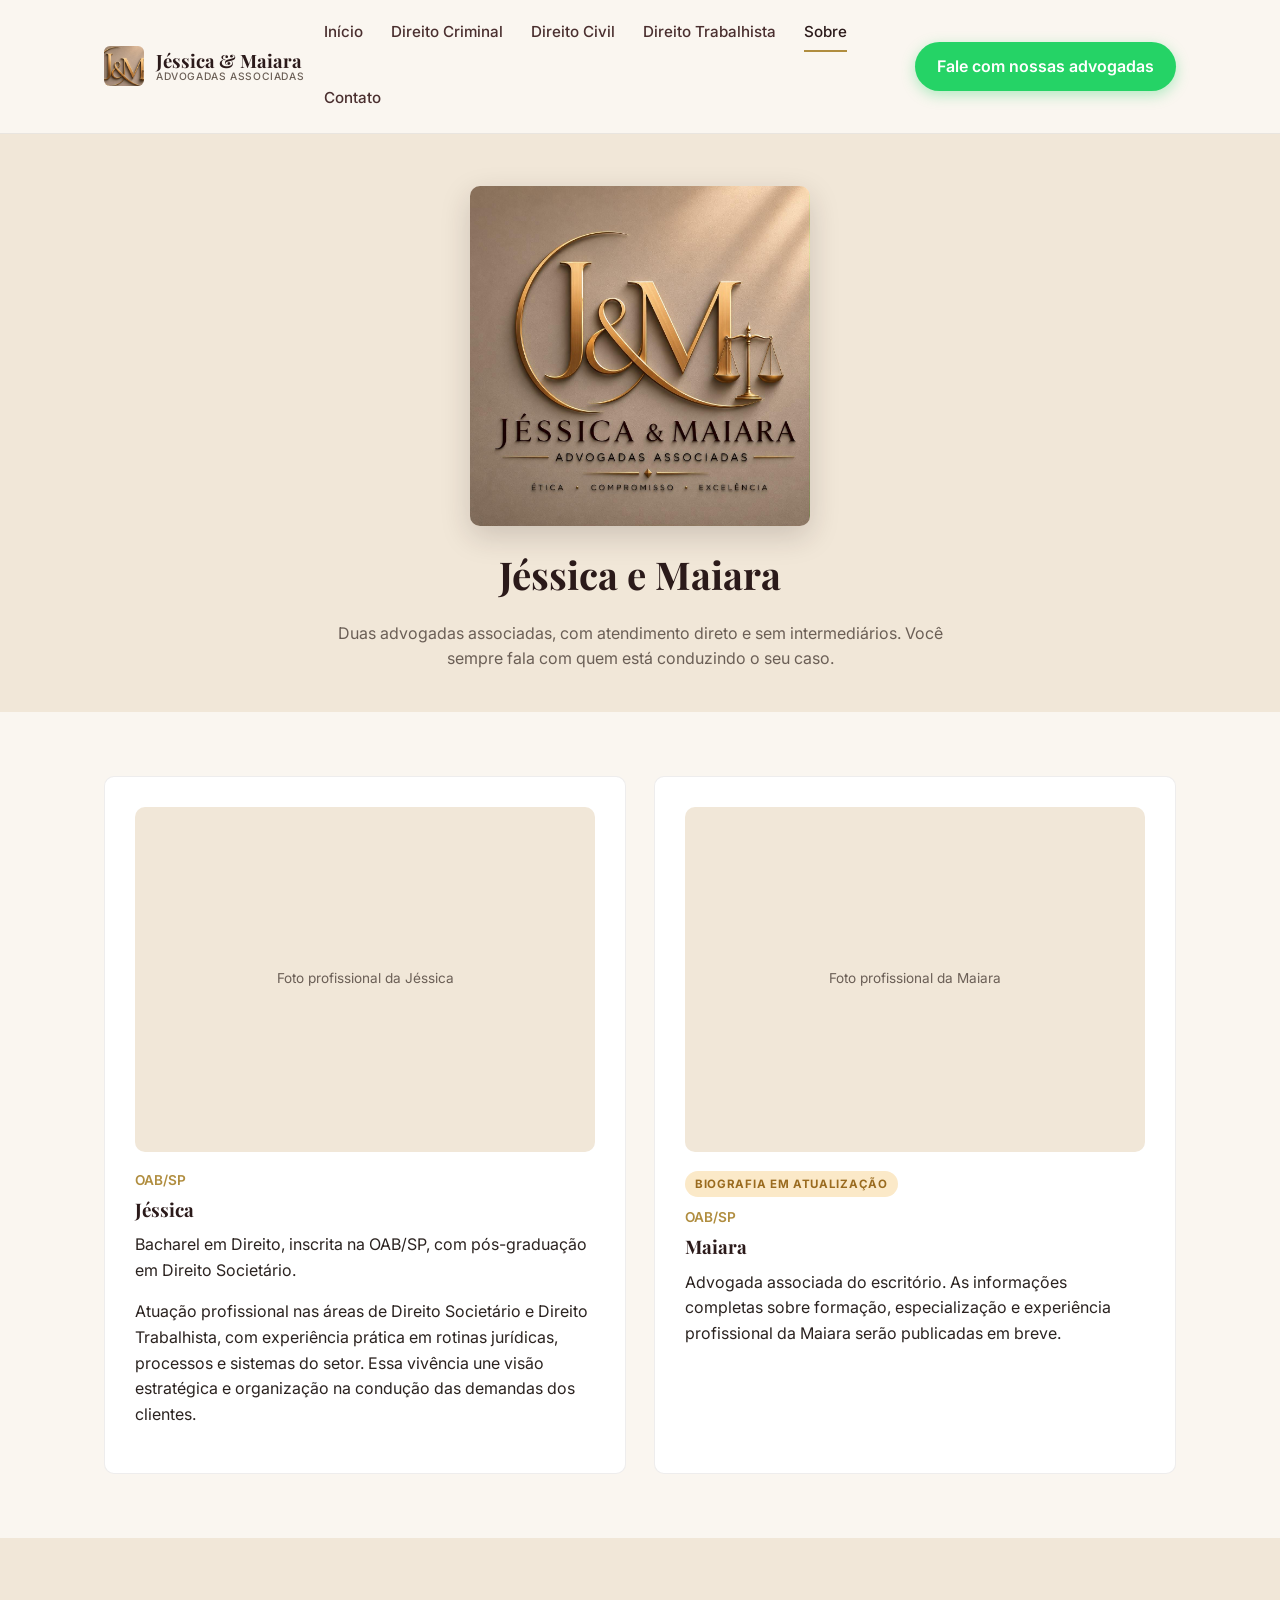
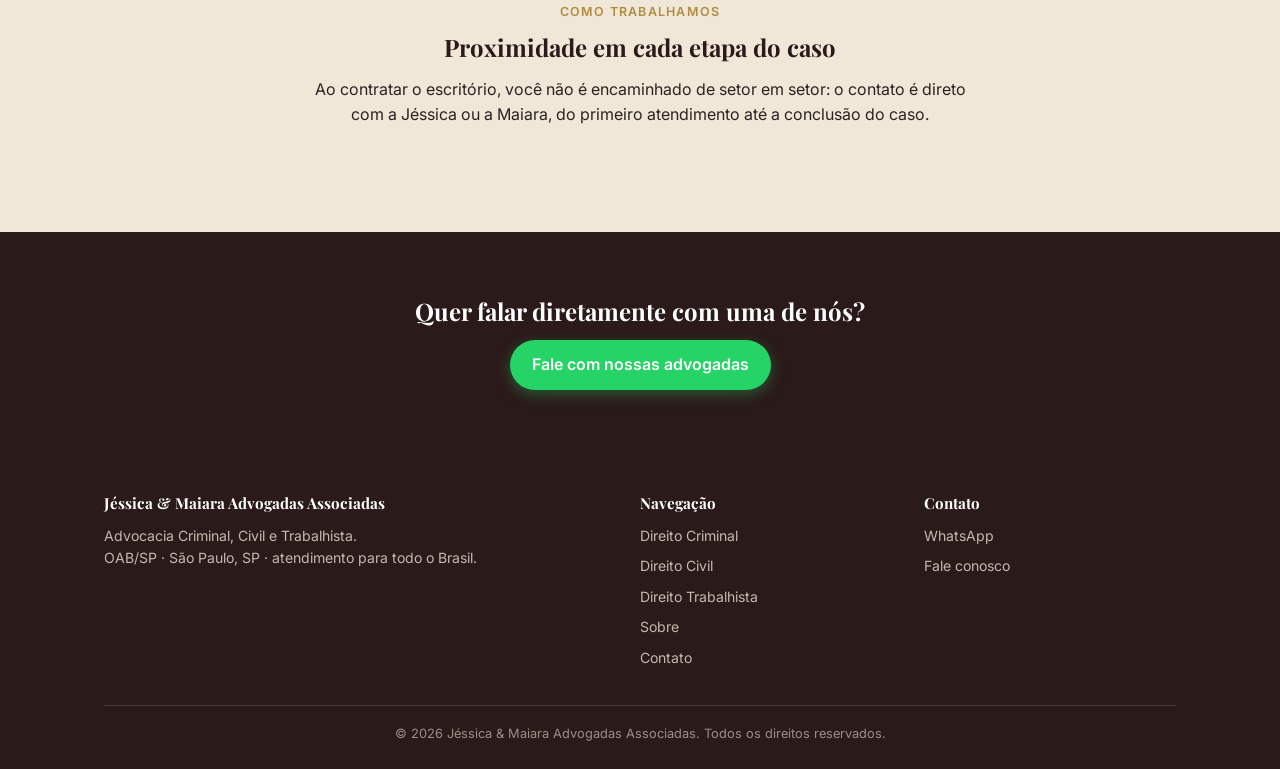
==== sobre.html @ 44a39317 "Primeira versão do site institucional" ====
<!DOCTYPE html>
<html lang="pt-BR">
<head>
<meta charset="UTF-8">
<meta name="viewport" content="width=device-width, initial-scale=1.0">
<title>Sobre | Jéssica & Maiara Advogadas Associadas</title>
<meta name="description" content="Conheça a Jéssica e a Maiara, advogadas associadas em São Paulo, e a proposta de atendimento direto e personalizado do escritório.">
<link rel="canonical" href="https://www.jessicaemaiara.adv.br/sobre.html">
<link rel="icon" href="assets/favicon.png">
<link rel="stylesheet" href="css/style.css">
</head>
<body>

<header class="site-header">
  <div class="container">
    <a href="index.html" class="brand">
      <img src="assets/logo-mark.png" alt="Jéssica & Maiara Advogadas Associadas">
      <span class="brand-text">Jéssica &amp; Maiara<small>Advogadas Associadas</small></span>
    </a>
    <button class="nav-toggle" aria-label="Abrir menu" aria-expanded="false">&#9776;</button>
    <nav class="main-nav">
      <a href="index.html">Início</a>
      <a href="direito-criminal.html">Direito Criminal</a>
      <a href="direito-civil.html">Direito Civil</a>
      <a href="direito-trabalhista.html">Direito Trabalhista</a>
      <a href="sobre.html" aria-current="page">Sobre</a>
      <a href="contato.html">Contato</a>
    </nav>
    <a href="#" class="btn-whatsapp header-cta js-whatsapp" data-message="Olá! Vim pelo site e gostaria de falar com uma das advogadas.">Fale com nossas advogadas</a>
  </div>
</header>

<section class="page-hero">
  <div class="container">
    <img src="assets/logo.jpg" alt="Jéssica & Maiara Advogadas Associadas" class="logo-plate" style="margin-bottom:24px;">
    <h1>Jéssica e Maiara</h1>
    <p class="lead">Duas advogadas associadas, com atendimento direto e sem intermediários. Você sempre fala com quem está conduzindo o seu caso.</p>
  </div>
</section>

<section class="section">
  <div class="container">
    <div class="socias-grid">

      <div class="socia-card">
        <div class="photo-placeholder">Foto profissional da Jéssica</div>
        <div class="oab">OAB/SP</div>
        <h3>Jéssica</h3>
        <p>Bacharel em Direito, inscrita na OAB/SP, com pós-graduação em Direito Societário.</p>
        <p>Atuação profissional nas áreas de Direito Societário e Direito Trabalhista, com experiência prática em rotinas jurídicas, processos e sistemas do setor. Essa vivência une visão estratégica e organização na condução das demandas dos clientes.</p>
      </div>

      <div class="socia-card">
        <div class="photo-placeholder">Foto profissional da Maiara</div>
        <span class="badge-pendente">Biografia em atualização</span>
        <div class="oab">OAB/SP</div>
        <h3>Maiara</h3>
        <p>Advogada associada do escritório. As informações completas sobre formação, especialização e experiência profissional da Maiara serão publicadas em breve.</p>
      </div>

    </div>
  </div>
</section>

<section class="section section-alt">
  <div class="container">
    <div class="section-title">
      <span class="eyebrow">Como trabalhamos</span>
      <h2>Proximidade em cada etapa do caso</h2>
      <p>Ao contratar o escritório, você não é encaminhado de setor em setor: o contato é direto com a Jéssica ou a Maiara, do primeiro atendimento até a conclusão do caso.</p>
    </div>
  </div>
</section>

<section class="cta-final">
  <div class="container">
    <h2>Quer falar diretamente com uma de nós?</h2>
    <a href="#" class="btn-whatsapp js-whatsapp" data-message="Olá! Vim pelo site e gostaria de falar com uma das advogadas.">Fale com nossas advogadas</a>
  </div>
</section>

<footer class="site-footer">
  <div class="container">
    <div class="footer-grid">
      <div>
        <h4>Jéssica & Maiara Advogadas Associadas</h4>
        <p>Advocacia Criminal, Civil e Trabalhista.<br>OAB/SP &middot; São Paulo, SP &middot; atendimento para todo o Brasil.</p>
      </div>
      <div>
        <h4>Navegação</h4>
        <a href="direito-criminal.html">Direito Criminal</a>
        <a href="direito-civil.html">Direito Civil</a>
        <a href="direito-trabalhista.html">Direito Trabalhista</a>
        <a href="sobre.html">Sobre</a>
        <a href="contato.html">Contato</a>
      </div>
      <div>
        <h4>Contato</h4>
        <a href="#" class="js-whatsapp" data-message="Olá! Vim pelo site e gostaria de falar com uma das advogadas.">WhatsApp</a>
        <a href="contato.html">Fale conosco</a>
      </div>
    </div>
    <div class="footer-bottom">
      &copy; <span id="year"></span> Jéssica & Maiara Advogadas Associadas. Todos os direitos reservados.
    </div>
  </div>
</footer>

<a href="#" class="btn-whatsapp whatsapp-float js-whatsapp" aria-label="Fale com nossas advogadas pelo WhatsApp" data-message="Olá! Vim pelo site e gostaria de falar com uma das advogadas.">💬</a>

<script src="js/main.js"></script>
<script>document.getElementById('year').textContent = new Date().getFullYear();</script>
</body>
</html>
---- css/style.css ----
/* Jéssica & Maiara Advogadas Associadas: estilos globais */

@import url('https://fonts.googleapis.com/css2?family=Playfair+Display:wght@600;700&family=Inter:wght@400;500;600&display=swap');

:root {
  --color-bg: #faf6f0;
  --color-bg-alt: #f1e7d8;
  --color-dark: #2b1a1a;
  --color-dark-soft: #4a2f2f;
  --color-gold: #b08d3f;
  --color-gold-light: #d4b876;
  --color-text: #2b2320;
  --color-text-muted: #6b5f56;
  --color-white: #ffffff;
  --color-whatsapp: #25d366;
  --radius: 10px;
  --max-width: 1120px;
}

* { box-sizing: border-box; }

html { scroll-behavior: smooth; }

body {
  margin: 0;
  font-family: 'Inter', sans-serif;
  color: var(--color-text);
  background: var(--color-bg);
  line-height: 1.6;
}

h1, h2, h3, h4 {
  font-family: 'Playfair Display', serif;
  color: var(--color-dark);
  margin: 0 0 0.6em;
  line-height: 1.25;
}

p { margin: 0 0 1em; }

a { color: inherit; text-decoration: none; }

.container {
  max-width: var(--max-width);
  margin: 0 auto;
  padding: 0 24px;
}

/* Header */
.site-header {
  position: sticky;
  top: 0;
  z-index: 50;
  background: var(--color-bg);
  border-bottom: 1px solid rgba(43,26,26,0.08);
}

.site-header .container {
  display: flex;
  align-items: center;
  justify-content: space-between;
  padding-top: 14px;
  padding-bottom: 14px;
  gap: 20px;
}

.brand {
  display: flex;
  align-items: center;
  gap: 12px;
  font-family: 'Playfair Display', serif;
  font-weight: 700;
  font-size: 1.15rem;
  color: var(--color-dark);
  white-space: nowrap;
}

.brand img {
  height: 40px;
  width: 40px;
  border-radius: 6px;
  object-fit: cover;
  display: block;
}

.brand-text {
  display: flex;
  flex-direction: column;
  line-height: 1.15;
}

.brand-text small {
  font-size: 0.64rem;
  font-weight: 500;
  letter-spacing: 0.06em;
  text-transform: uppercase;
  color: var(--color-text-muted);
  font-family: 'Inter', sans-serif;
}

.logo-plate {
  max-width: 340px;
  width: 100%;
  margin: 0 auto;
  border-radius: var(--radius);
  box-shadow: 0 10px 30px rgba(43,26,26,0.18);
  display: block;
}

.main-nav {
  display: flex;
  align-items: center;
  gap: 28px;
  flex-wrap: wrap;
}

.main-nav a {
  font-size: 0.95rem;
  font-weight: 500;
  color: var(--color-dark-soft);
  padding: 6px 0;
  border-bottom: 2px solid transparent;
  transition: border-color .2s, color .2s;
}

.main-nav a:hover,
.main-nav a[aria-current="page"] {
  color: var(--color-dark);
  border-color: var(--color-gold);
}

.nav-toggle {
  display: none;
  background: none;
  border: none;
  font-size: 1.6rem;
  color: var(--color-dark);
  cursor: pointer;
}

/* Botão WhatsApp */
.btn-whatsapp {
  display: inline-flex;
  align-items: center;
  gap: 8px;
  background: var(--color-whatsapp);
  color: #fff;
  font-weight: 600;
  padding: 12px 22px;
  border-radius: 999px;
  white-space: nowrap;
  box-shadow: 0 4px 14px rgba(37,211,102,0.35);
  transition: transform .15s, box-shadow .15s;
}

.btn-whatsapp:hover {
  transform: translateY(-1px);
  box-shadow: 0 6px 18px rgba(37,211,102,0.45);
}

.btn-whatsapp.small { padding: 9px 16px; font-size: 0.9rem; }

.btn-gold {
  display: inline-flex;
  align-items: center;
  gap: 8px;
  background: linear-gradient(135deg, var(--color-gold-light), var(--color-gold));
  color: var(--color-dark);
  font-weight: 600;
  padding: 12px 22px;
  border-radius: 999px;
  white-space: nowrap;
}

.btn-outline {
  display: inline-flex;
  align-items: center;
  gap: 8px;
  border: 1.5px solid var(--color-dark);
  color: var(--color-dark);
  font-weight: 600;
  padding: 10px 20px;
  border-radius: 999px;
}

/* Hero */
.hero {
  background: linear-gradient(180deg, var(--color-bg-alt), var(--color-bg));
  padding: 72px 0 56px;
  text-align: center;
}

.hero .eyebrow {
  text-transform: uppercase;
  letter-spacing: 0.12em;
  font-size: 0.78rem;
  font-weight: 600;
  color: var(--color-gold);
  margin-bottom: 14px;
}

.hero h1 {
  font-size: clamp(2rem, 4vw, 2.9rem);
  max-width: 820px;
  margin-left: auto;
  margin-right: auto;
}

.hero .lead {
  max-width: 640px;
  margin: 0 auto 28px;
  font-size: 1.1rem;
  color: var(--color-text-muted);
}

.hero-actions {
  display: flex;
  gap: 16px;
  justify-content: center;
  flex-wrap: wrap;
  margin-bottom: 18px;
}

.hero-trust {
  font-size: 0.9rem;
  color: var(--color-text-muted);
}

/* Sections genéricas */
.section {
  padding: 64px 0;
}

.section-alt {
  background: var(--color-bg-alt);
}

.section-title {
  text-align: center;
  max-width: 680px;
  margin: 0 auto 40px;
}

.section-title .eyebrow {
  text-transform: uppercase;
  letter-spacing: 0.1em;
  font-size: 0.78rem;
  font-weight: 600;
  color: var(--color-gold);
  margin-bottom: 10px;
  display: block;
}

/* Cards de área de atuação */
.areas-grid {
  display: grid;
  grid-template-columns: repeat(auto-fit, minmax(260px, 1fr));
  gap: 24px;
}

.area-card {
  background: var(--color-white);
  border: 1px solid rgba(43,26,26,0.08);
  border-radius: var(--radius);
  padding: 32px 28px;
  display: flex;
  flex-direction: column;
  gap: 10px;
}

.area-card.featured {
  border-color: var(--color-gold);
  box-shadow: 0 8px 30px rgba(176,141,63,0.18);
}

.area-card .tag {
  font-size: 0.72rem;
  font-weight: 700;
  text-transform: uppercase;
  letter-spacing: 0.08em;
  color: var(--color-gold);
}

.area-card ul {
  margin: 6px 0 12px;
  padding-left: 18px;
  color: var(--color-text-muted);
  font-size: 0.94rem;
}

.area-card .link {
  font-weight: 600;
  color: var(--color-dark);
  border-bottom: 2px solid var(--color-gold);
  align-self: flex-start;
}

/* Diferenciais */
.diferenciais-grid {
  display: grid;
  grid-template-columns: repeat(auto-fit, minmax(230px, 1fr));
  gap: 22px;
}

.diferencial-item {
  padding: 18px 0;
  border-top: 1px solid rgba(43,26,26,0.12);
}

.diferencial-item h4 { font-size: 1.02rem; margin-bottom: 6px; }
.diferencial-item p { font-size: 0.92rem; color: var(--color-text-muted); margin: 0; }

/* Sobre / advogadas */
.socias-grid {
  display: grid;
  grid-template-columns: repeat(auto-fit, minmax(300px, 1fr));
  gap: 28px;
}

.socia-card {
  background: var(--color-white);
  border-radius: var(--radius);
  padding: 30px;
  border: 1px solid rgba(43,26,26,0.08);
}

.socia-card .photo-placeholder {
  width: 100%;
  aspect-ratio: 4 / 3;
  border-radius: var(--radius);
  background: var(--color-bg-alt);
  display: flex;
  align-items: center;
  justify-content: center;
  color: var(--color-text-muted);
  font-size: 0.85rem;
  margin-bottom: 18px;
}

.socia-card .oab {
  font-size: 0.85rem;
  color: var(--color-gold);
  font-weight: 600;
  margin-bottom: 6px;
}

.socia-card .badge-pendente {
  display: inline-block;
  font-size: 0.72rem;
  font-weight: 700;
  text-transform: uppercase;
  letter-spacing: 0.06em;
  color: #9a6b1f;
  background: #fbe9c8;
  padding: 4px 10px;
  border-radius: 999px;
  margin-bottom: 10px;
}

/* CTA final */
.cta-final {
  background: var(--color-dark);
  color: #f5ede0;
  text-align: center;
  padding: 64px 0;
}

.cta-final h2 { color: #fff; }
.cta-final p { color: rgba(245,237,224,0.8); max-width: 560px; margin-left: auto; margin-right: auto; }

/* Página interna (áreas de atuação) */
.page-hero {
  padding: 52px 0 40px;
  background: var(--color-bg-alt);
  text-align: center;
}

.page-hero h1 { font-size: clamp(1.8rem, 3.4vw, 2.4rem); }
.page-hero .lead { max-width: 620px; margin: 0 auto; color: var(--color-text-muted); }

.topic-list {
  display: grid;
  gap: 20px;
}

.topic-item {
  background: var(--color-white);
  border: 1px solid rgba(43,26,26,0.08);
  border-radius: var(--radius);
  padding: 24px 28px;
  scroll-margin-top: 90px;
}

.topic-item h3 { margin-bottom: 8px; font-size: 1.15rem; }
.topic-item p { color: var(--color-text-muted); margin-bottom: 12px; }

.anchor-nav {
  display: flex;
  flex-wrap: wrap;
  gap: 10px;
  justify-content: center;
  margin: 28px 0 8px;
}

.anchor-nav a {
  font-size: 0.85rem;
  font-weight: 600;
  padding: 8px 14px;
  border-radius: 999px;
  border: 1px solid rgba(43,26,26,0.15);
  color: var(--color-dark-soft);
}

.anchor-nav a:hover { border-color: var(--color-gold); color: var(--color-dark); }

/* Footer */
.site-footer {
  background: var(--color-dark);
  color: rgba(245,237,224,0.75);
  padding: 40px 0 24px;
  font-size: 0.88rem;
}

.footer-grid {
  display: grid;
  grid-template-columns: 2fr 1fr 1fr;
  gap: 32px;
  margin-bottom: 28px;
}

.footer-grid h4 {
  color: #fff;
  font-size: 0.95rem;
  margin-bottom: 12px;
}

.footer-grid a { display: block; margin-bottom: 8px; color: rgba(245,237,224,0.75); }
.footer-grid a:hover { color: var(--color-gold-light); }

.footer-bottom {
  border-top: 1px solid rgba(245,237,224,0.15);
  padding-top: 18px;
  font-size: 0.8rem;
  color: rgba(245,237,224,0.55);
  text-align: center;
}

/* WhatsApp flutuante (mobile) */
.whatsapp-float {
  position: fixed;
  bottom: 20px;
  right: 20px;
  z-index: 60;
  display: none;
  width: 56px;
  height: 56px;
  padding: 0;
  border-radius: 50%;
  align-items: center;
  justify-content: center;
  font-size: 1.5rem;
}

@media (max-width: 860px) {
  .main-nav {
    position: absolute;
    top: 100%;
    left: 0;
    right: 0;
    background: var(--color-bg);
    flex-direction: column;
    align-items: flex-start;
    padding: 16px 24px 20px;
    border-bottom: 1px solid rgba(43,26,26,0.08);
    display: none;
  }
  .main-nav.open { display: flex; }
  .nav-toggle { display: block; }
  .header-cta { display: none; }
  .whatsapp-float { display: inline-flex; }
  .footer-grid { grid-template-columns: 1fr; }
}
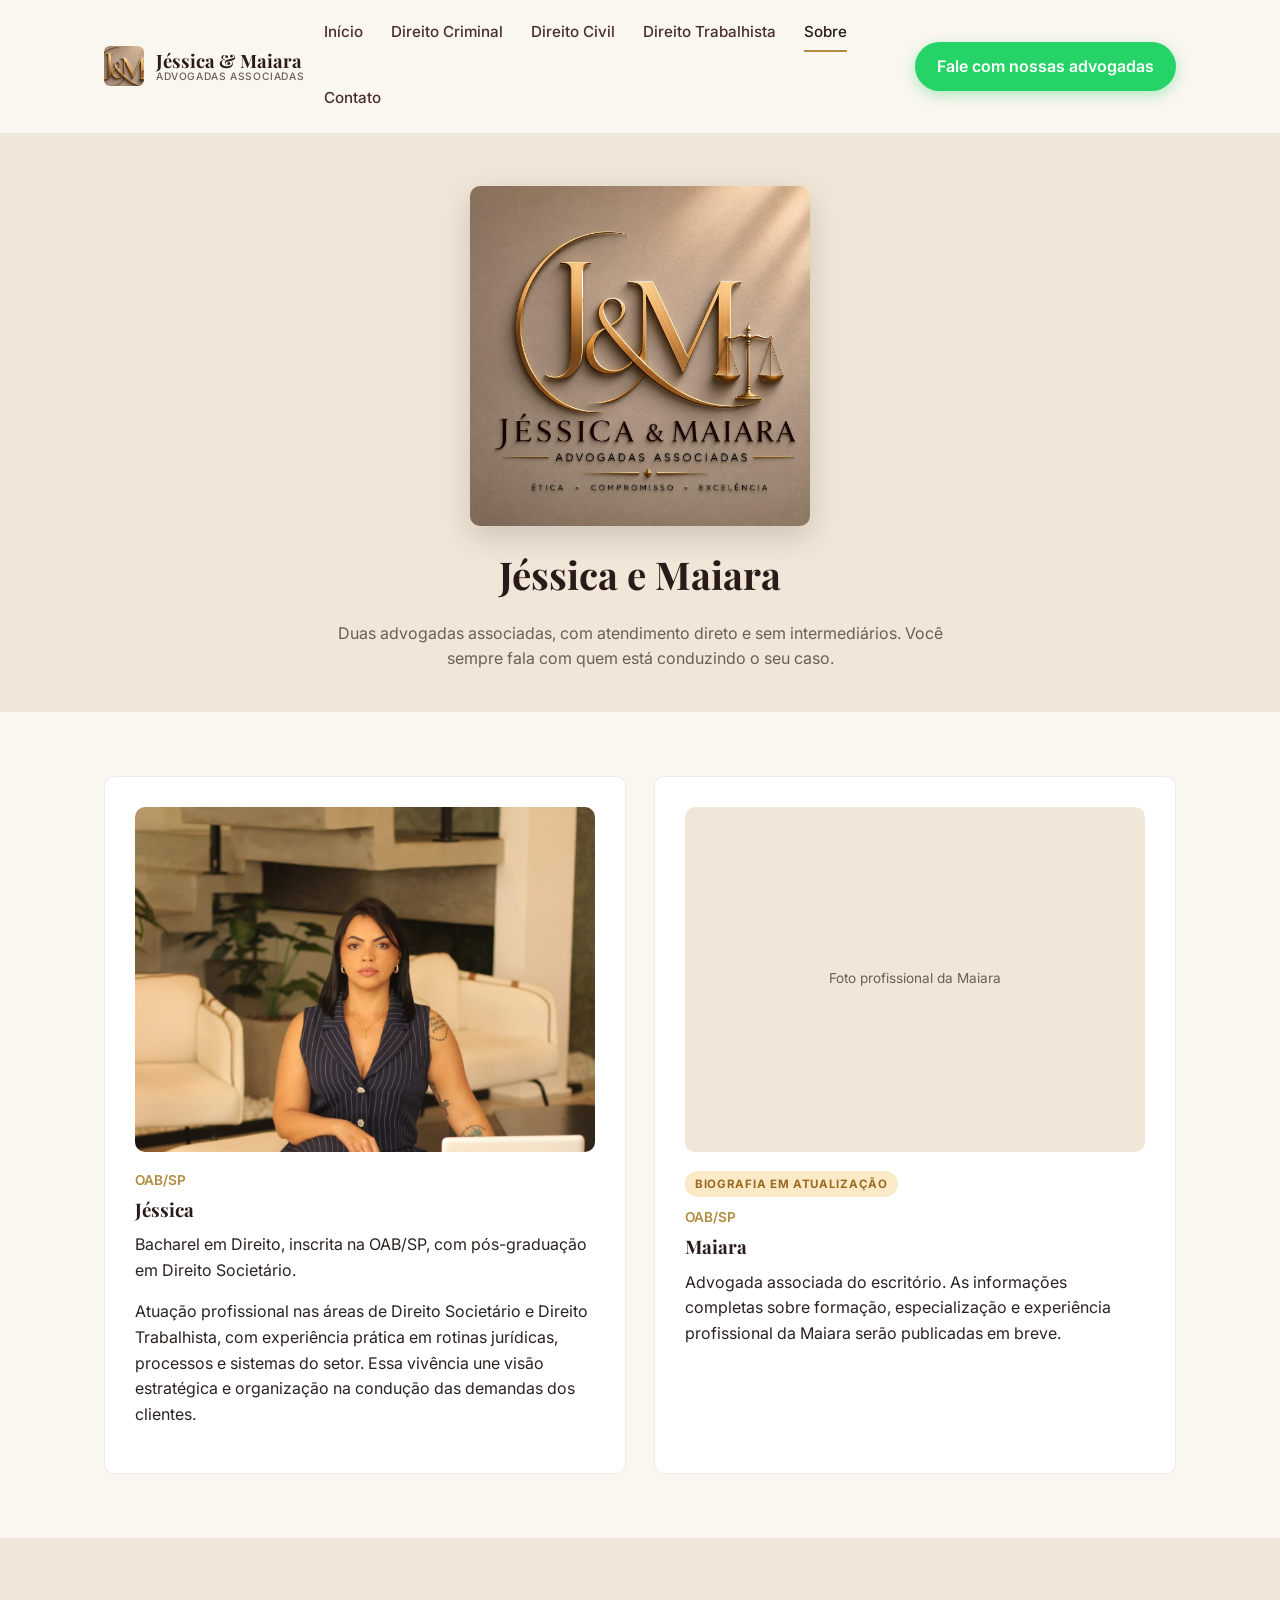
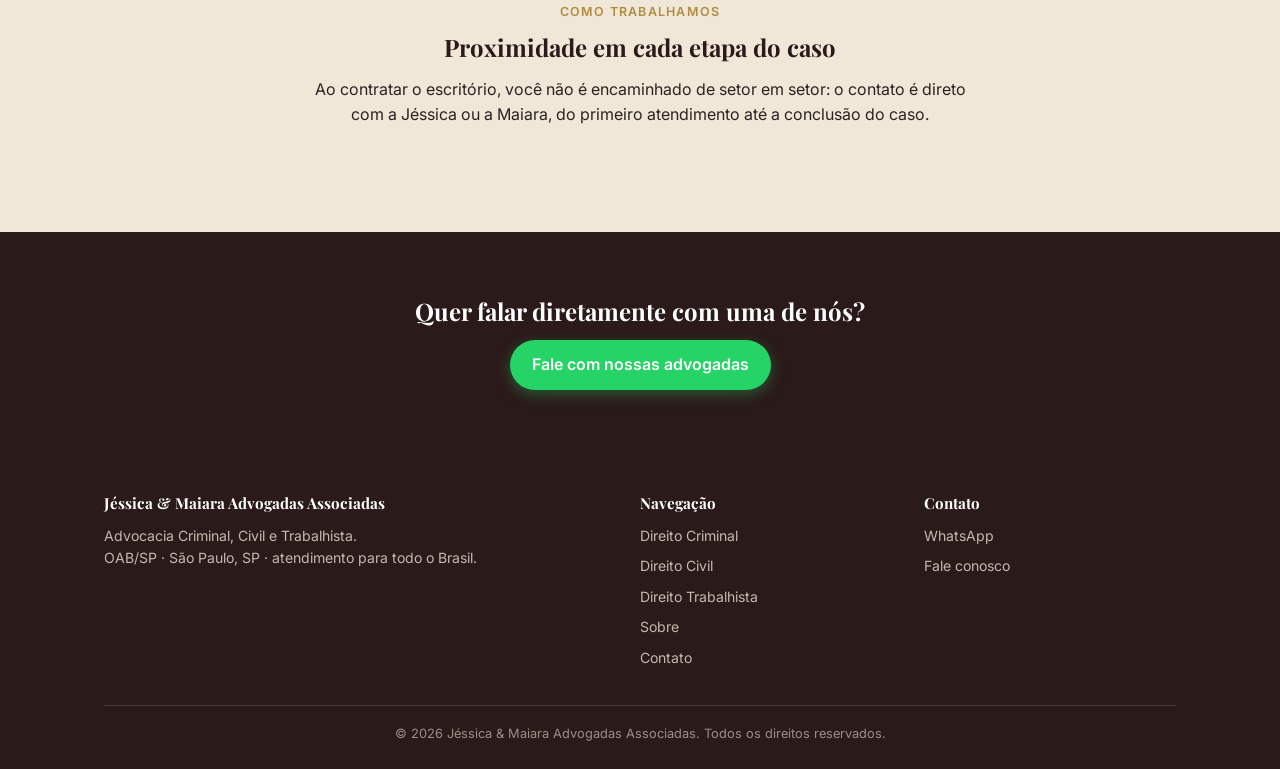
==== commit 57f7105b: "Adiciona foto profissional da Jessica na pagina Sobre" ====
--- a/sobre.html
+++ b/sobre.html
@@ -43,7 +43,7 @@
     <div class="socias-grid">
 
       <div class="socia-card">
-        <div class="photo-placeholder">Foto profissional da Jéssica</div>
+        <img src="assets/jessica.jpg" alt="Jéssica, advogada" class="socia-photo">
         <div class="oab">OAB/SP</div>
         <h3>Jéssica</h3>
         <p>Bacharel em Direito, inscrita na OAB/SP, com pós-graduação em Direito Societário.</p>
--- a/css/style.css
+++ b/css/style.css
@@ -324,10 +324,21 @@
   border: 1px solid rgba(43,26,26,0.08);
 }
 
-.socia-card .photo-placeholder {
+.socia-card .photo-placeholder,
+.socia-card .socia-photo {
   width: 100%;
   aspect-ratio: 4 / 3;
   border-radius: var(--radius);
+  margin-bottom: 18px;
+}
+
+.socia-card .socia-photo {
+  object-fit: cover;
+  object-position: top center;
+  display: block;
+}
+
+.socia-card .photo-placeholder {
   background: var(--color-bg-alt);
   display: flex;
   align-items: center;
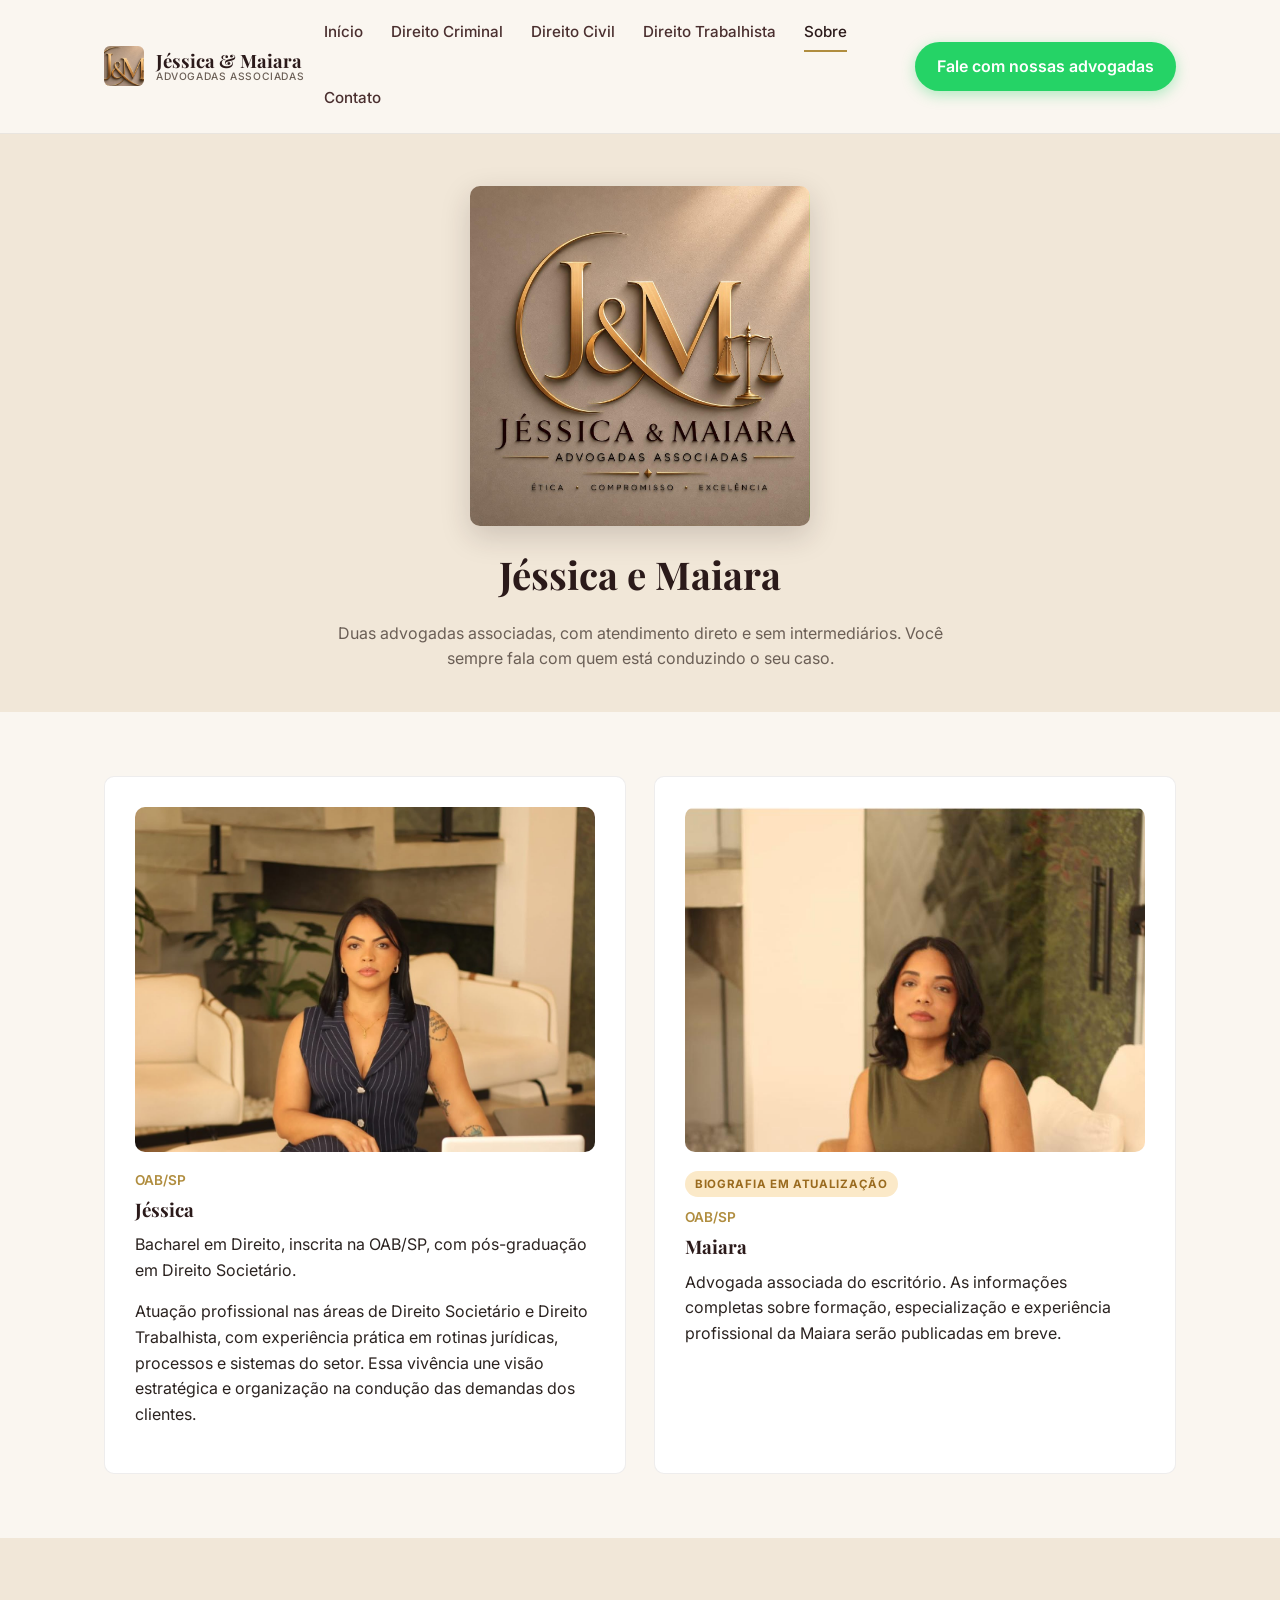
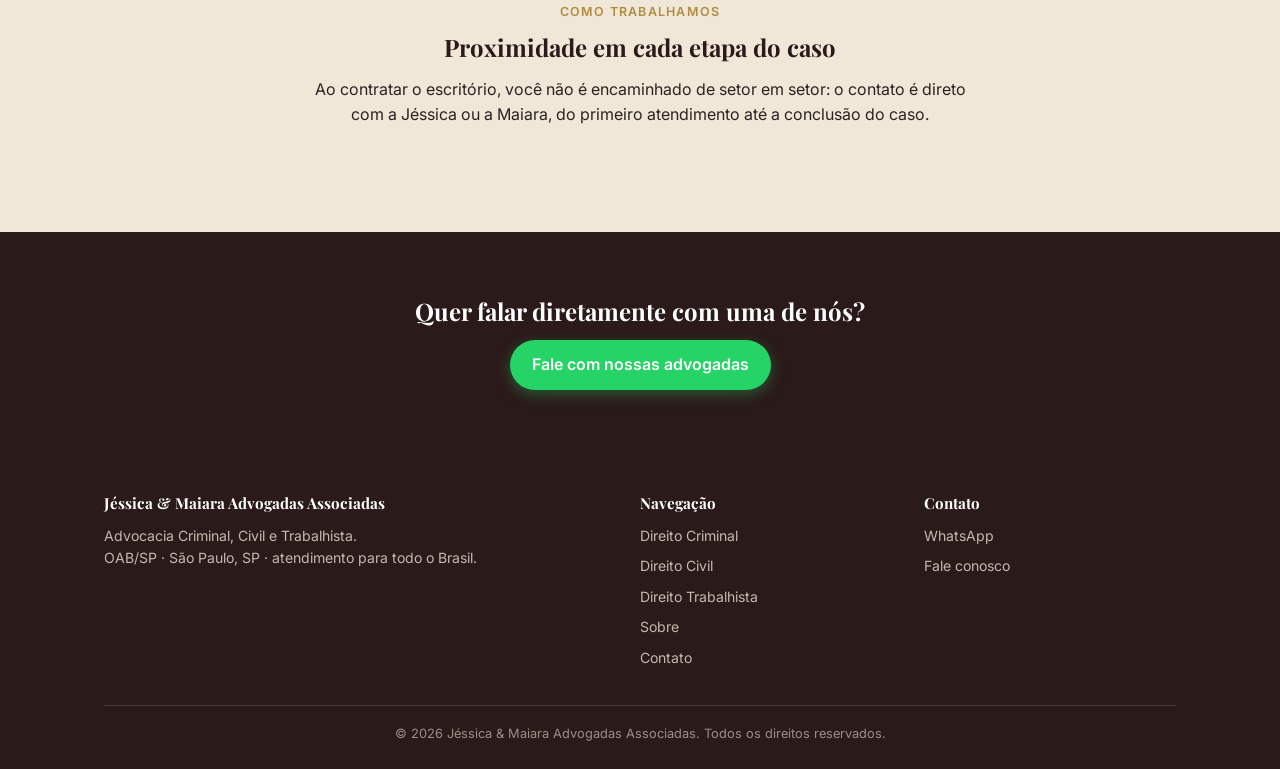
==== commit 53464e6d: "Adiciona foto profissional da Maiara na pagina Sobre" ====
--- a/sobre.html
+++ b/sobre.html
@@ -51,7 +51,7 @@
       </div>
 
       <div class="socia-card">
-        <div class="photo-placeholder">Foto profissional da Maiara</div>
+        <img src="assets/maiara.jpg" alt="Maiara, advogada" class="socia-photo">
         <span class="badge-pendente">Biografia em atualização</span>
         <div class="oab">OAB/SP</div>
         <h3>Maiara</h3>
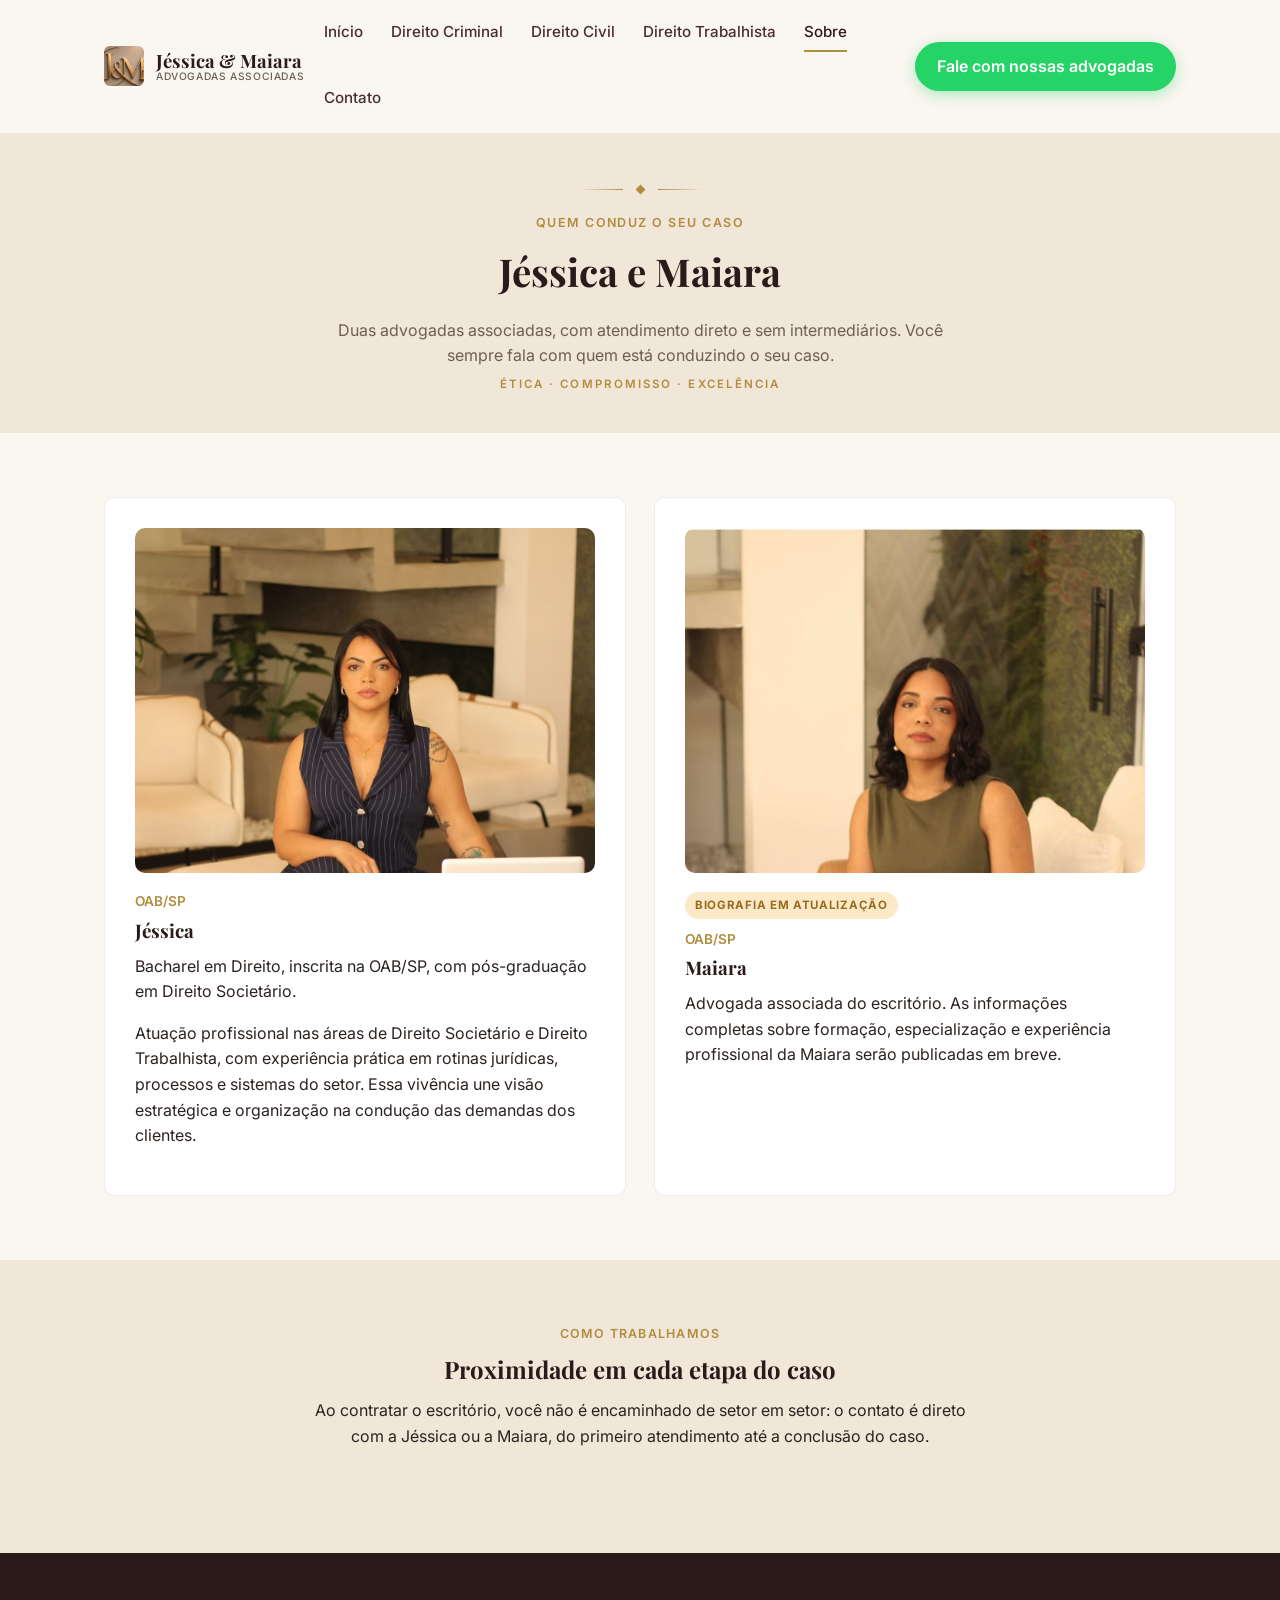
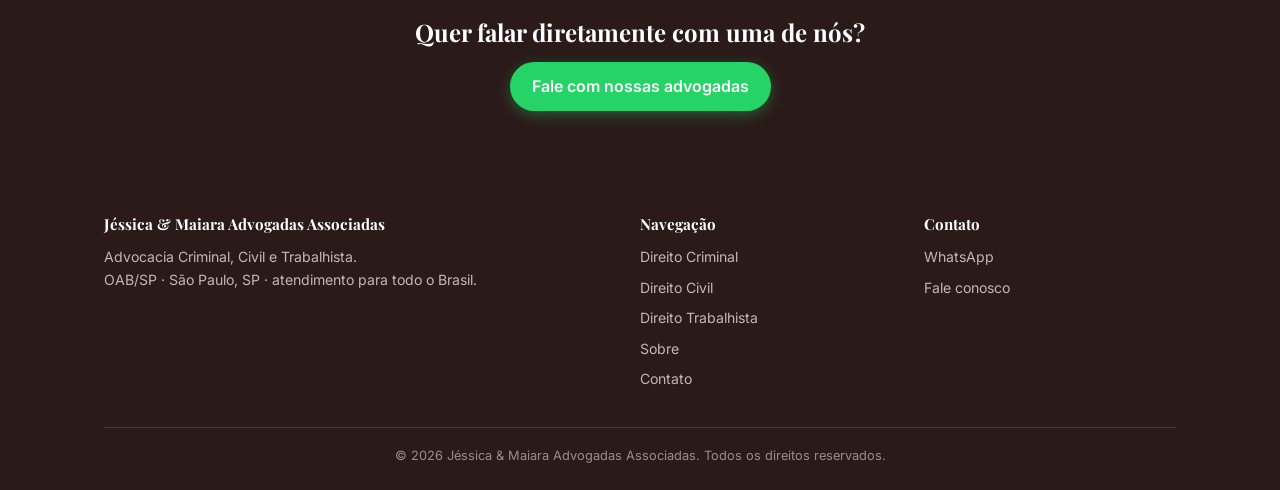
==== commit 2a1c7317: "Remove selo grande da logo nos heros e usa divisor elegante com o mote da marca" ====
--- a/sobre.html
+++ b/sobre.html
@@ -32,9 +32,11 @@
 
 <section class="page-hero">
   <div class="container">
-    <img src="assets/logo.jpg" alt="Jéssica & Maiara Advogadas Associadas" class="logo-plate" style="margin-bottom:24px;">
+    <div class="brand-divider"><span></span><i></i><span></span></div>
+    <span class="eyebrow">Quem conduz o seu caso</span>
     <h1>Jéssica e Maiara</h1>
     <p class="lead">Duas advogadas associadas, com atendimento direto e sem intermediários. Você sempre fala com quem está conduzindo o seu caso.</p>
+    <p class="motto">Ética &middot; Compromisso &middot; Excelência</p>
   </div>
 </section>
 
--- a/css/style.css
+++ b/css/style.css
@@ -98,13 +98,39 @@
   font-family: 'Inter', sans-serif;
 }
 
-.logo-plate {
-  max-width: 340px;
-  width: 100%;
-  margin: 0 auto;
-  border-radius: var(--radius);
-  box-shadow: 0 10px 30px rgba(43,26,26,0.18);
-  display: block;
+.brand-divider {
+  display: flex;
+  align-items: center;
+  justify-content: center;
+  gap: 14px;
+  margin: 0 auto 16px;
+}
+
+.brand-divider span {
+  width: 44px;
+  height: 1px;
+  background: linear-gradient(90deg, transparent, var(--color-gold));
+}
+
+.brand-divider span:last-child {
+  background: linear-gradient(90deg, var(--color-gold), transparent);
+}
+
+.brand-divider i {
+  width: 7px;
+  height: 7px;
+  transform: rotate(45deg);
+  background: var(--color-gold);
+  display: inline-block;
+}
+
+.motto {
+  text-transform: uppercase;
+  letter-spacing: 0.18em;
+  font-size: 0.72rem;
+  font-weight: 600;
+  color: var(--color-gold);
+  margin: 6px 0 0;
 }
 
 .main-nav {
@@ -190,7 +216,8 @@
   text-align: center;
 }
 
-.hero .eyebrow {
+.eyebrow {
+  display: inline-block;
   text-transform: uppercase;
   letter-spacing: 0.12em;
   font-size: 0.78rem;
